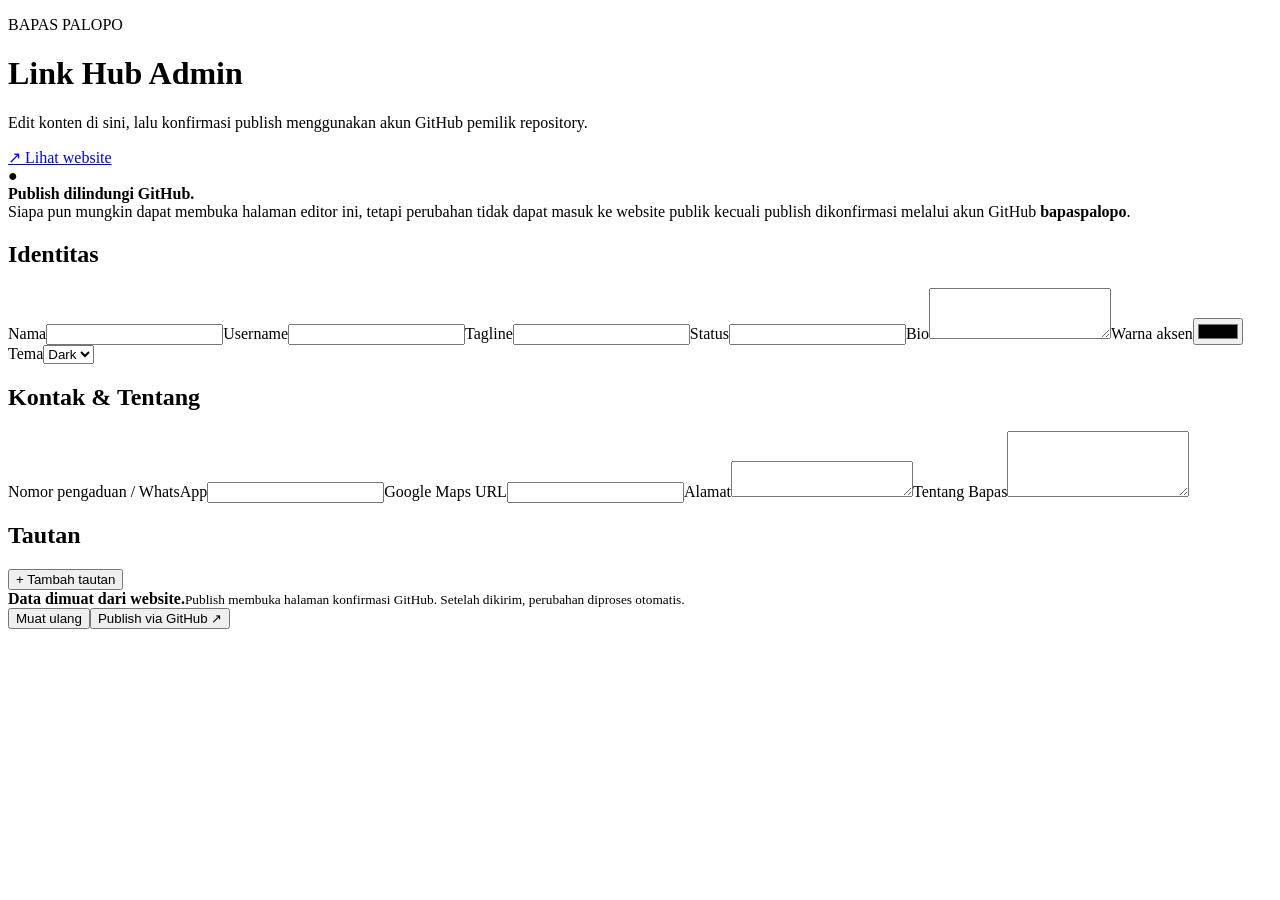
==== admin/index.html @ 17f0e138 "Migrate admin/index.html to bapaspalopo" ====
<!doctype html>
<html lang="id">
<head>
  <meta charset="UTF-8">
  <meta name="viewport" content="width=device-width,initial-scale=1">
  <meta name="robots" content="noindex,nofollow">
  <title>Admin — Bapas Palopo Link Hub</title>
  <link rel="preconnect" href="https://fonts.googleapis.com">
  <link rel="preconnect" href="https://fonts.gstatic.com" crossorigin>
  <link href="https://fonts.googleapis.com/css2?family=Inter:wght@400;500;600;700;800&display=swap" rel="stylesheet">
  <link rel="stylesheet" href="admin.css">
</head>
<body>
  <main class="admin-shell">
    <header>
      <div><p class="eyebrow">BAPAS PALOPO</p><h1>Link Hub Admin</h1><p class="muted">Edit konten di sini, lalu konfirmasi publish menggunakan akun GitHub pemilik repository.</p></div>
      <div class="header-actions"><a class="ghost" href="../" target="_blank">↗ Lihat website</a></div>
    </header>
    <section class="notice secure"><span>●</span><div><b>Publish dilindungi GitHub.</b><br>Siapa pun mungkin dapat membuka halaman editor ini, tetapi perubahan tidak dapat masuk ke website publik kecuali publish dikonfirmasi melalui akun GitHub <b>bapaspalopo</b>.</div></section>
    <div class="layout">
      <section class="panel"><h2>Identitas</h2><div class="form-grid">
        <label>Nama<input id="name"></label><label>Username<input id="handle"></label><label>Tagline<input id="tagline"></label><label>Status<input id="status"></label><label class="full">Bio<textarea id="bio" rows="3"></textarea></label><label>Warna aksen<input id="accent" type="color"></label><label>Tema<select id="theme"><option value="dark">Dark</option><option value="light">Light</option></select></label>
      </div></section>
      <section class="panel"><h2>Kontak & Tentang</h2><div class="form-grid">
        <label>Nomor pengaduan / WhatsApp<input id="phone"></label><label>Google Maps URL<input id="maps"></label><label class="full">Alamat<textarea id="address" rows="2"></textarea></label><label class="full">Tentang Bapas<textarea id="about" rows="4"></textarea></label>
      </div></section>
      <section class="panel"><div class="panel-head"><h2>Tautan</h2><button id="addLink">+ Tambah tautan</button></div><div id="linkList" class="link-list"></div></section>
    </div>
    <section class="publish-bar"><div><strong id="saveState">Data dimuat dari website.</strong><small>Publish membuka halaman konfirmasi GitHub. Setelah dikirim, perubahan diproses otomatis.</small></div><button id="reloadBtn">Muat ulang</button><button id="publishBtn" class="primary">Publish via GitHub ↗</button></section>
  </main>
  <template id="linkTemplate"><article class="link-editor"><div class="drag">⋮⋮</div><div class="fields"><div class="two"><input data-k="title" placeholder="Judul"><input data-k="subtitle" placeholder="Deskripsi"></div><input data-k="url" placeholder="https://..."><div class="three"><input data-k="platform" placeholder="platform: instagram"><input data-k="icon" placeholder="IG"><label class="check"><input data-k="featured" type="checkbox"> Featured</label></div></div><div class="row-actions"><button data-act="up">↑</button><button data-act="down">↓</button><button data-act="delete" class="danger">×</button></div></article></template>
  <script src="admin.js"></script>
</body>
</html>
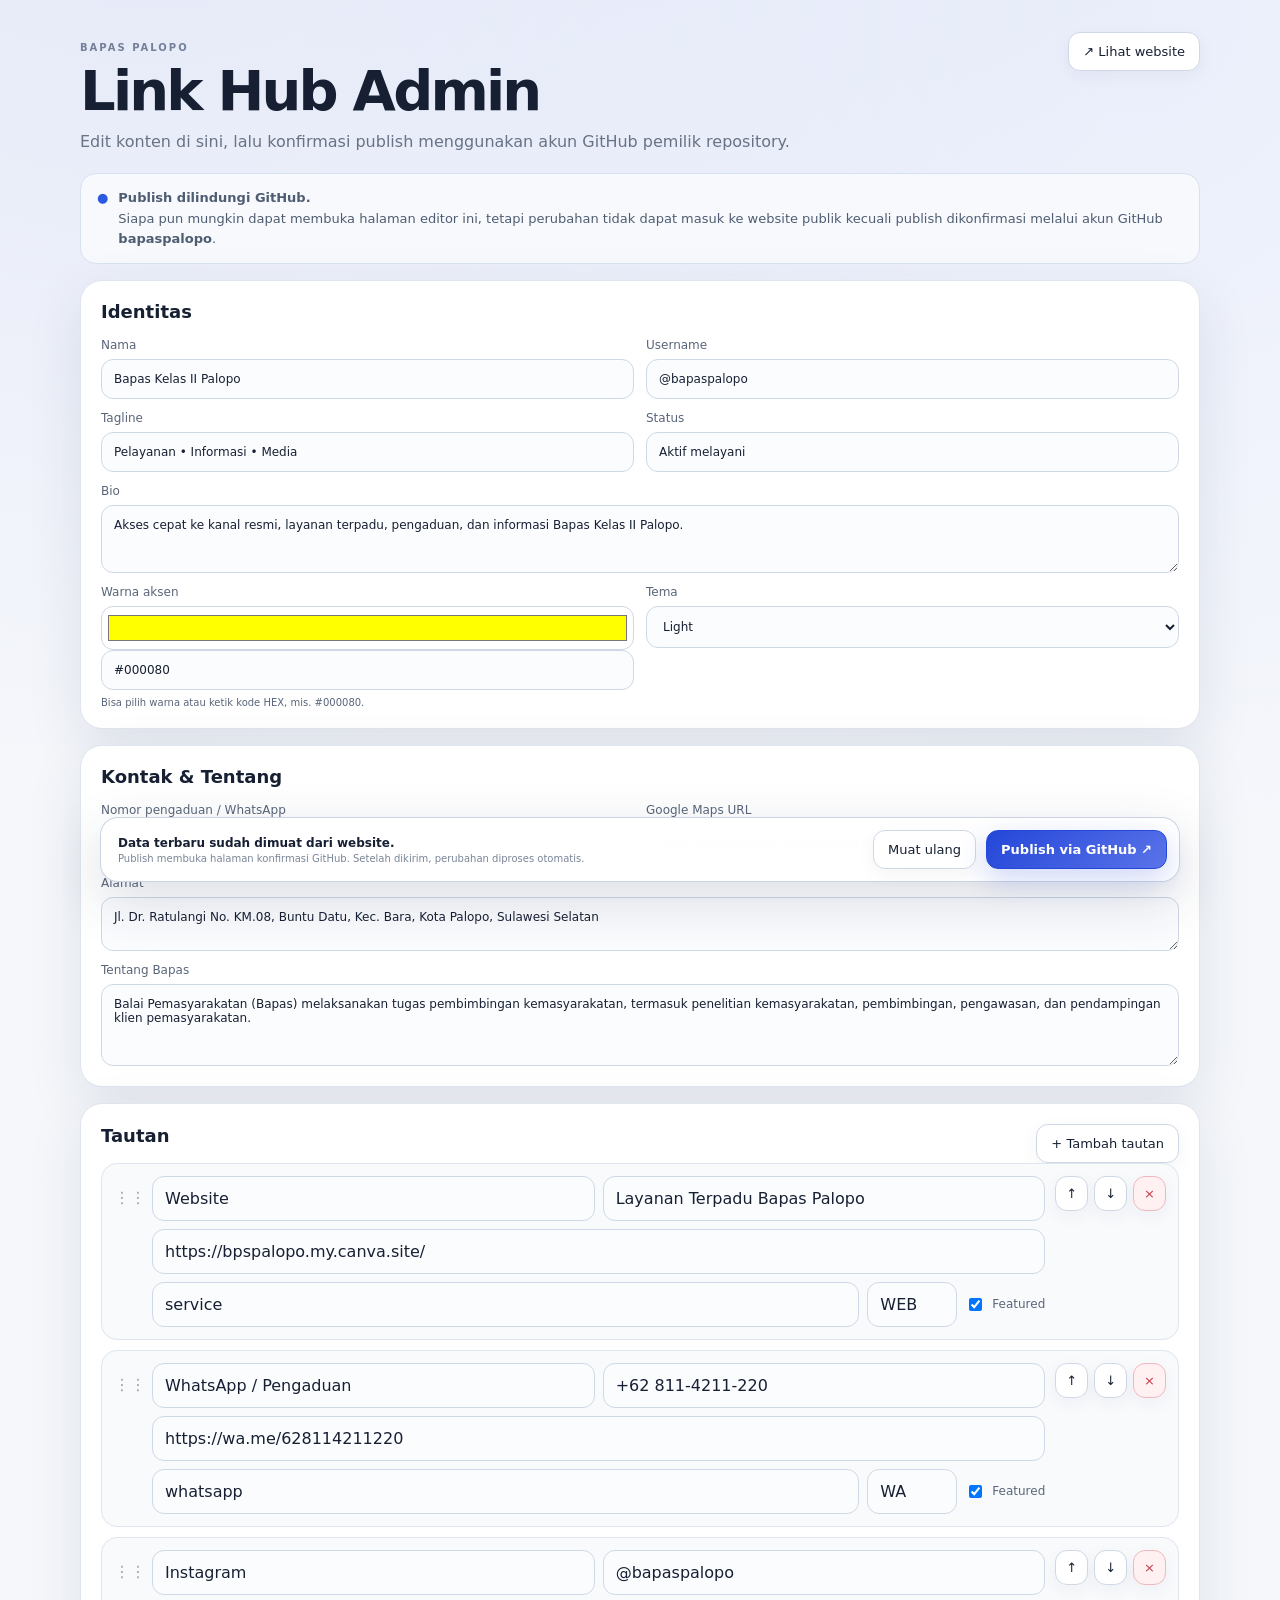
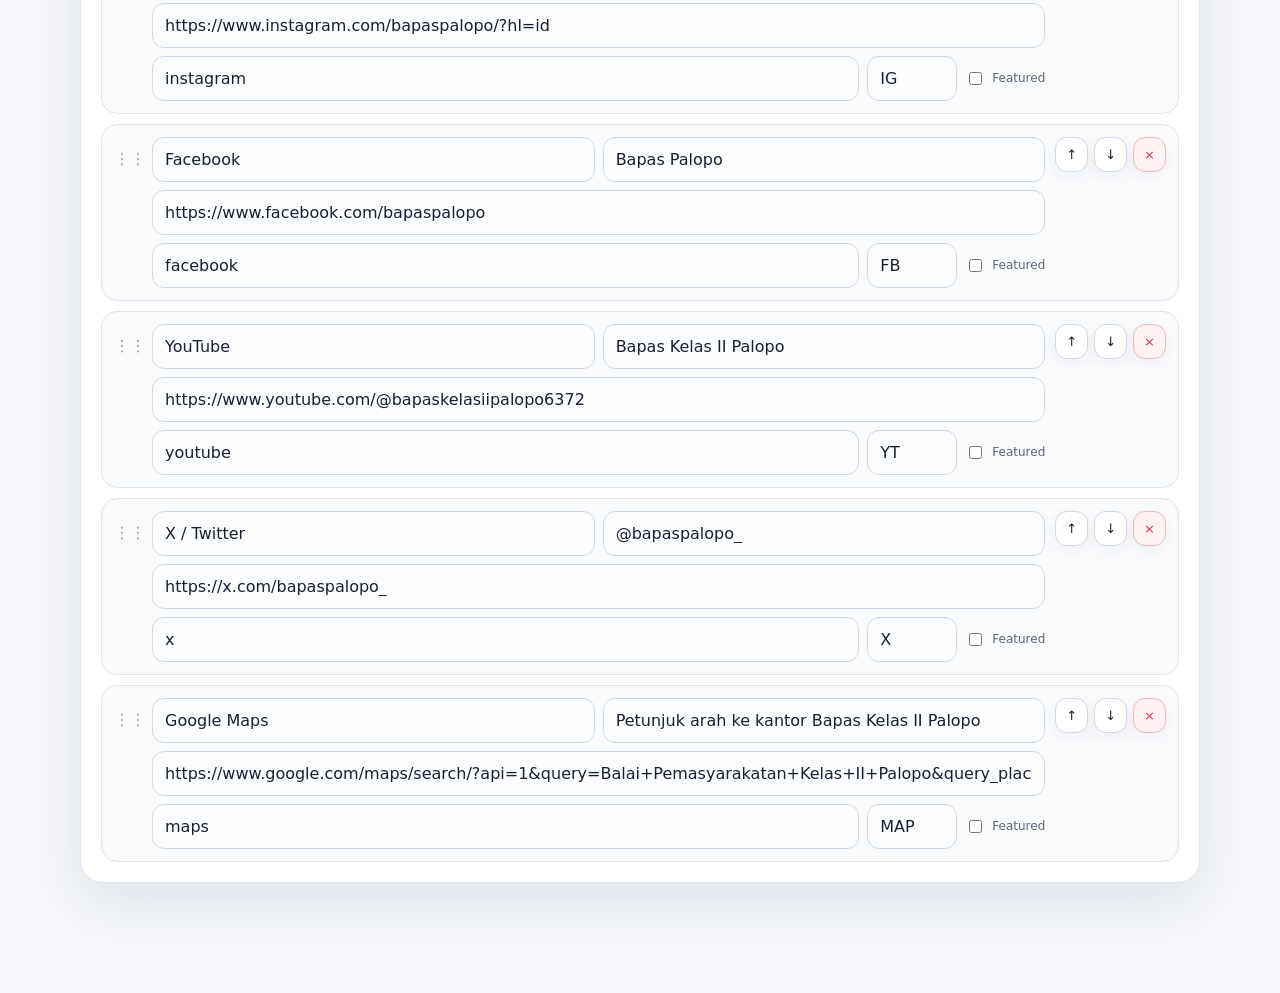
==== commit ce43fe2c: "Add HEX color input to admin" ====
--- a/admin/index.html
+++ b/admin/index.html
@@ -19,7 +19,7 @@
     <section class="notice secure"><span>●</span><div><b>Publish dilindungi GitHub.</b><br>Siapa pun mungkin dapat membuka halaman editor ini, tetapi perubahan tidak dapat masuk ke website publik kecuali publish dikonfirmasi melalui akun GitHub <b>bapaspalopo</b>.</div></section>
     <div class="layout">
       <section class="panel"><h2>Identitas</h2><div class="form-grid">
-        <label>Nama<input id="name"></label><label>Username<input id="handle"></label><label>Tagline<input id="tagline"></label><label>Status<input id="status"></label><label class="full">Bio<textarea id="bio" rows="3"></textarea></label><label>Warna aksen<input id="accent" type="color"></label><label>Tema<select id="theme"><option value="dark">Dark</option><option value="light">Light</option></select></label>
+        <label>Nama<input id="name"></label><label>Username<input id="handle"></label><label>Tagline<input id="tagline"></label><label>Status<input id="status"></label><label class="full">Bio<textarea id="bio" rows="3"></textarea></label><label>Warna aksen<div class="color-control"><input id="accent" type="color" aria-label="Pilih warna aksen"><input id="accentHex" type="text" value="#000080" maxlength="7" placeholder="#000080" spellcheck="false" aria-label="Kode HEX warna aksen"></div><small class="field-help">Bisa pilih warna atau ketik kode HEX, mis. #000080.</small></label><label>Tema<select id="theme"><option value="dark">Dark</option><option value="light">Light</option></select></label>
       </div></section>
       <section class="panel"><h2>Kontak & Tentang</h2><div class="form-grid">
         <label>Nomor pengaduan / WhatsApp<input id="phone"></label><label>Google Maps URL<input id="maps"></label><label class="full">Alamat<textarea id="address" rows="2"></textarea></label><label class="full">Tentang Bapas<textarea id="about" rows="4"></textarea></label>
--- a/admin/admin.css
+++ b/admin/admin.css
@@ -0,0 +1,190 @@
+*{box-sizing:border-box}
+:root{
+ --bg:#f5f7fb;
+ --panel:#ffffff;
+ --panel-soft:#f8fafc;
+ --text:#172033;
+ --muted:#687386;
+ --line:#dfe5ee;
+ --line-strong:#cfd8e6;
+ --accent:#2447d8;
+ --accent-soft:#eef2ff;
+ --danger:#c83a4b;
+ --danger-soft:#fff1f2;
+ --shadow:0 18px 55px rgba(30,45,80,.10);
+}
+body{
+ margin:0;
+ min-height:100vh;
+ font-family:Inter,system-ui,sans-serif;
+ color:var(--text);
+ background:
+  radial-gradient(circle at 12% -10%,rgba(36,71,216,.09),transparent 34%),
+  radial-gradient(circle at 88% 0,rgba(89,125,255,.07),transparent 30%),
+  var(--bg);
+}
+.hidden{display:none!important}
+.admin-shell{width:min(1120px,calc(100% - 28px));margin:auto;padding:32px 0 110px}
+header{display:flex;justify-content:space-between;align-items:flex-start;gap:20px;margin-bottom:18px}
+.header-actions{display:flex;gap:8px;flex-wrap:wrap}
+h1{font-size:clamp(34px,6vw,56px);letter-spacing:-2.8px;line-height:1;margin:5px 0 10px}
+.eyebrow{font-size:10px;letter-spacing:2px;color:#74809a;font-weight:800}
+.muted{color:var(--muted);margin:0;line-height:1.65}
+.ghost,.back,button{
+ border:1px solid var(--line-strong);
+ background:#fff;
+ color:var(--text);
+ border-radius:12px;
+ padding:11px 14px;
+ font:inherit;
+ font-size:13px;
+ cursor:pointer;
+ text-decoration:none;
+ box-shadow:0 5px 18px rgba(31,45,80,.05);
+ transition:.18s ease;
+}
+.ghost:hover,.back:hover,button:hover{transform:translateY(-1px);border-color:#aebbd0;background:#f9fbff}
+.notice{
+ border:1px solid #d8e1f0;
+ background:#f7f9fd;
+ color:#4f5d72;
+ border-radius:16px;
+ padding:14px 16px;
+ font-size:13px;
+ line-height:1.55;
+ margin-bottom:16px;
+}
+.notice.secure{display:flex;gap:10px}
+.notice.secure>span{color:#2b59e0}
+.layout{display:grid;gap:16px}
+.panel{
+ border:1px solid var(--line);
+ background:var(--panel);
+ border-radius:22px;
+ padding:20px;
+ box-shadow:var(--shadow);
+}
+.panel h2{margin:0 0 16px;font-size:18px}
+.panel-head{display:flex;justify-content:space-between;align-items:center;gap:12px}
+.form-grid{display:grid;grid-template-columns:repeat(2,1fr);gap:12px}
+.full{grid-column:span 2}
+label{display:flex;flex-direction:column;gap:7px;font-size:12px;color:#596579}
+input,textarea,select{
+ width:100%;
+ border:1px solid var(--line-strong);
+ background:#fbfcfe;
+ color:var(--text);
+ border-radius:12px;
+ padding:12px;
+ font:inherit;
+ outline:none;
+ transition:.18s ease;
+}
+input::placeholder,textarea::placeholder{color:#9aa5b5}
+input:focus,textarea:focus,select:focus{
+ border-color:#6e87ec;
+ background:#fff;
+ box-shadow:0 0 0 3px rgba(36,71,216,.10);
+}
+input[type=color]{padding:4px;height:44px;background:#fff}
+.link-list{display:grid;gap:10px}
+.link-editor{
+ display:grid;
+ grid-template-columns:28px 1fr auto;
+ gap:10px;
+ align-items:start;
+ border:1px solid var(--line);
+ background:var(--panel-soft);
+ border-radius:16px;
+ padding:12px;
+}
+.drag{color:#9aa5b5;user-select:none;padding-top:12px}
+.fields{display:grid;gap:8px}
+.two{display:grid;grid-template-columns:1fr 1fr;gap:8px}
+.three{display:grid;grid-template-columns:1fr 90px auto;gap:8px;align-items:center}
+.check{flex-direction:row;align-items:center;white-space:nowrap}
+.check input{width:auto}
+.row-actions{display:flex;gap:6px}
+.row-actions button{padding:9px 10px}
+.primary{
+ background:linear-gradient(135deg,#2447d8,#5a73e9);
+ color:#fff;
+ border-color:#2447d8;
+ font-weight:800;
+ box-shadow:0 10px 28px rgba(36,71,216,.22);
+}
+.primary:hover{background:linear-gradient(135deg,#1f3fc5,#4f67dd)}
+.danger{
+ border-color:#efb8bf!important;
+ color:var(--danger)!important;
+ background:var(--danger-soft)!important;
+}
+.publish-bar{
+ position:fixed;
+ left:50%;
+ bottom:18px;
+ transform:translateX(-50%);
+ width:min(1080px,calc(100% - 28px));
+ z-index:30;
+ border:1px solid rgba(200,210,226,.95);
+ background:rgba(255,255,255,.94);
+ backdrop-filter:blur(20px);
+ border-radius:18px;
+ padding:12px;
+ display:flex;
+ align-items:center;
+ gap:10px;
+ box-shadow:0 18px 55px rgba(30,45,80,.16);
+}
+.publish-bar>div{margin-right:auto;padding:0 5px}
+.publish-bar strong{font-size:12px;display:block;color:var(--text)}
+.publish-bar small{color:#7a8597;font-size:10px;margin-top:3px;display:block}
+.auth-gate{
+ min-height:100vh;
+ display:grid;
+ place-items:center;
+ padding:24px;
+ background:radial-gradient(circle at 50% -10%,rgba(36,71,216,.10),transparent 38%),var(--bg);
+}
+.auth-card{
+ width:min(520px,100%);
+ border:1px solid var(--line);
+ background:#fff;
+ border-radius:28px;
+ padding:28px;
+ box-shadow:0 30px 90px rgba(30,45,80,.15);
+}
+.auth-logo{
+ width:62px;
+ height:62px;
+ border-radius:20px;
+ display:grid;
+ place-items:center;
+ background:linear-gradient(135deg,#2447d8,#617bed);
+ color:#fff;
+ font-weight:900;
+ font-size:20px;
+ margin-bottom:22px;
+}
+.auth-card h1{font-size:clamp(32px,6vw,48px);margin-bottom:16px}
+.auth-card label{margin-top:22px}
+.wide{width:100%;margin-top:10px}
+.message{min-height:18px;font-size:12px;margin:10px 0;color:#c83a4b}
+.message.ok{color:#247a4b}
+.back{display:inline-block;margin-top:10px;background:transparent;border:0;padding-left:0;color:#728099;box-shadow:none}
+.saving{opacity:.65;pointer-events:none}
+
+@media(max-width:720px){
+ header{flex-direction:column}
+ .form-grid{grid-template-columns:1fr}
+ .full{grid-column:auto}
+ .link-editor{grid-template-columns:1fr}
+ .drag{display:none}
+ .row-actions{justify-content:flex-end}
+ .two,.three{grid-template-columns:1fr}
+ .panel{padding:15px}
+ .publish-bar{align-items:stretch;flex-wrap:wrap}
+ .publish-bar>div{width:100%;margin:0}
+ .publish-bar button{flex:1}
+ .auth-card{padding:21px}
+}
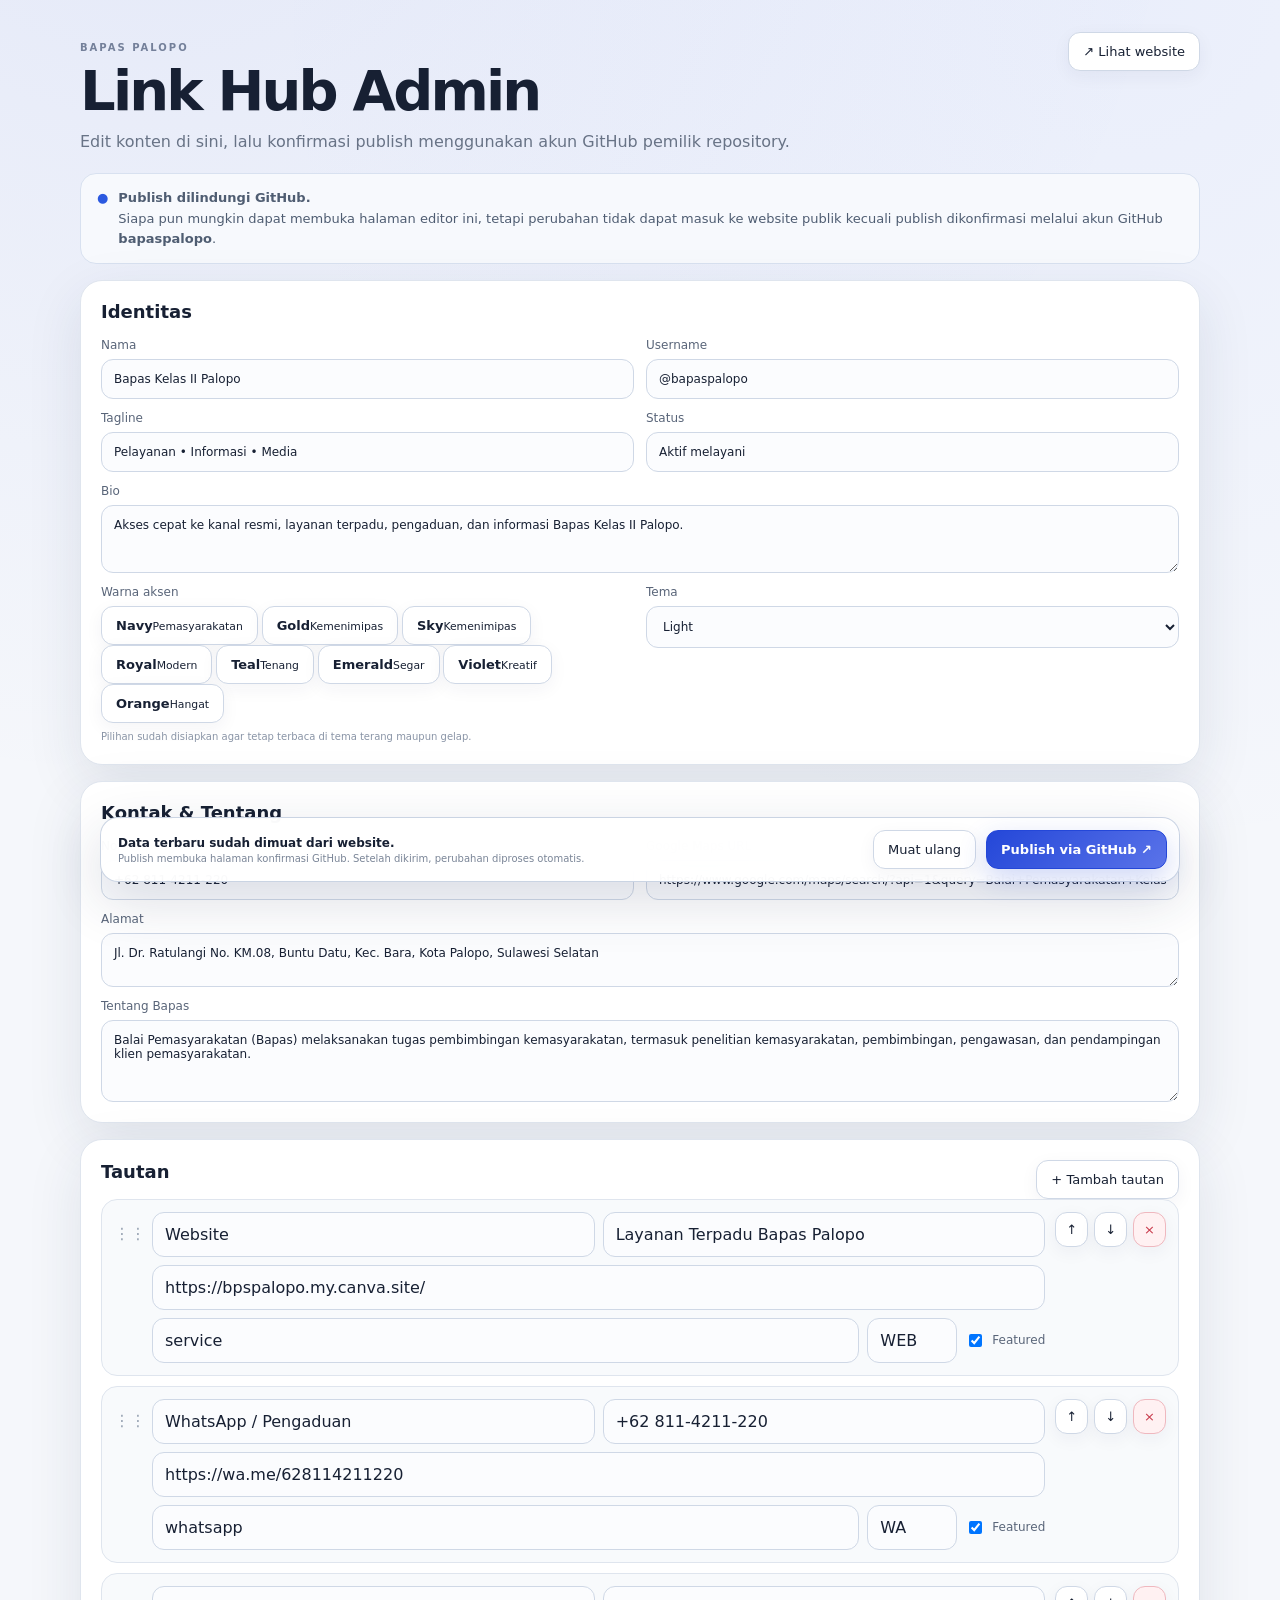
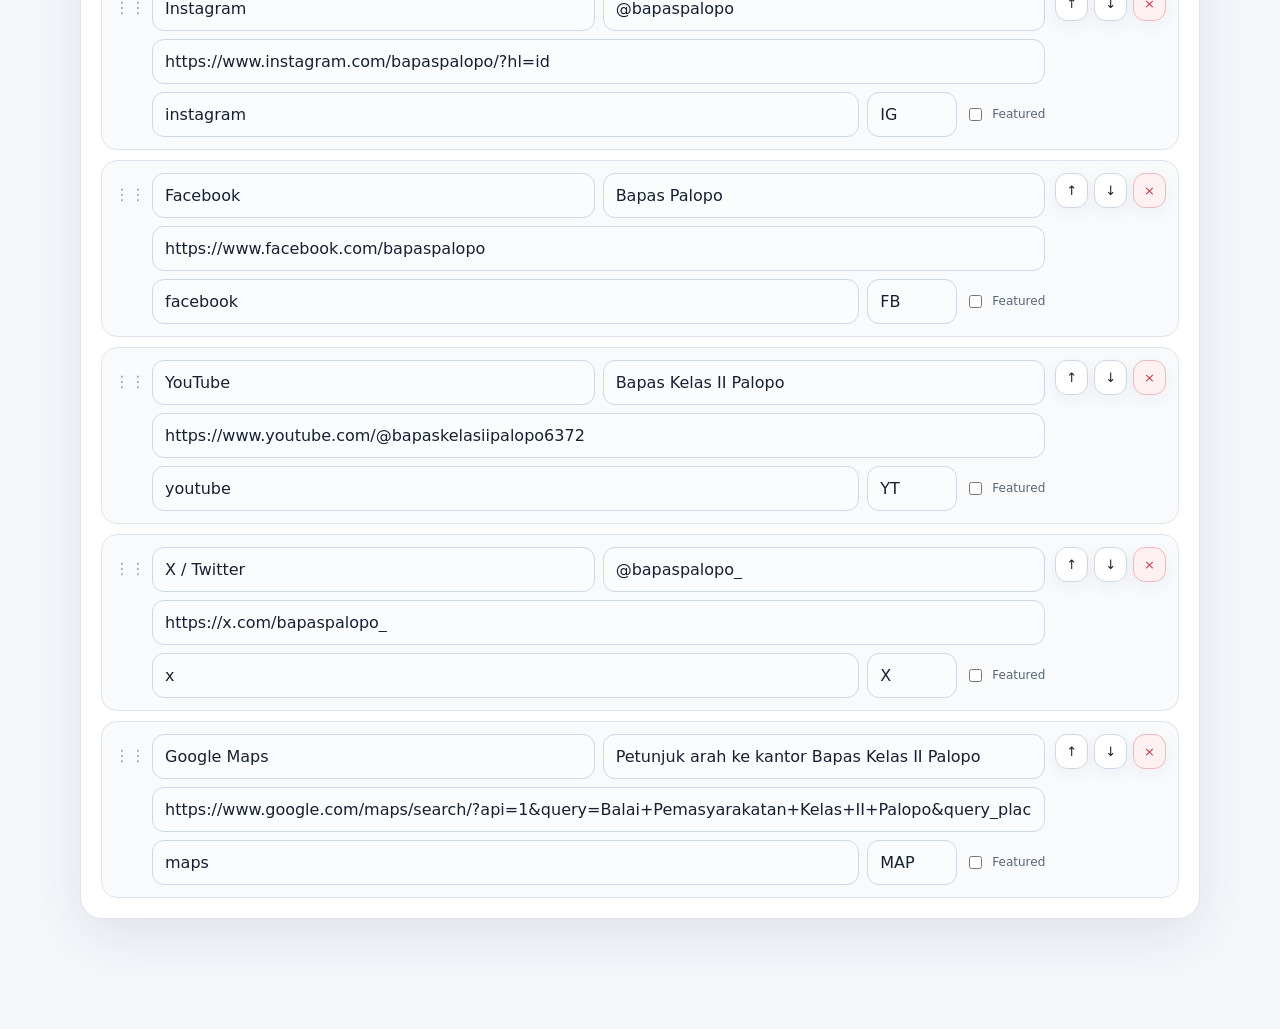
==== commit fee169a8: "Replace native color picker with modern presets" ====
--- a/admin/index.html
+++ b/admin/index.html
@@ -19,7 +19,20 @@
     <section class="notice secure"><span>●</span><div><b>Publish dilindungi GitHub.</b><br>Siapa pun mungkin dapat membuka halaman editor ini, tetapi perubahan tidak dapat masuk ke website publik kecuali publish dikonfirmasi melalui akun GitHub <b>bapaspalopo</b>.</div></section>
     <div class="layout">
       <section class="panel"><h2>Identitas</h2><div class="form-grid">
-        <label>Nama<input id="name"></label><label>Username<input id="handle"></label><label>Tagline<input id="tagline"></label><label>Status<input id="status"></label><label class="full">Bio<textarea id="bio" rows="3"></textarea></label><label>Warna aksen<div class="color-control"><input id="accent" type="color" aria-label="Pilih warna aksen"><input id="accentHex" type="text" value="#000080" maxlength="7" placeholder="#000080" spellcheck="false" aria-label="Kode HEX warna aksen"></div><small class="field-help">Bisa pilih warna atau ketik kode HEX, mis. #000080.</small></label><label>Tema<select id="theme"><option value="dark">Dark</option><option value="light">Light</option></select></label>
+        <label>Nama<input id="name"></label><label>Username<input id="handle"></label><label>Tagline<input id="tagline"></label><label>Status<input id="status"></label><label class="full">Bio<textarea id="bio" rows="3"></textarea></label><label>Warna aksen
+  <input id="accent" type="hidden">
+  <div class="color-presets" id="colorPresets" aria-label="Pilihan warna aksen">
+    <button type="button" class="color-swatch official" data-color="#00223D" style="--swatch:#00223D" title="Navy Pemasyarakatan"><span></span><b>Navy</b><small>Pemasyarakatan</small></button>
+    <button type="button" class="color-swatch official" data-color="#F1BF60" style="--swatch:#F1BF60" title="Gold Kemenimipas"><span></span><b>Gold</b><small>Kemenimipas</small></button>
+    <button type="button" class="color-swatch official" data-color="#44AAFE" style="--swatch:#44AAFE" title="Biru Langit Kemenimipas"><span></span><b>Sky</b><small>Kemenimipas</small></button>
+    <button type="button" class="color-swatch" data-color="#2563EB" style="--swatch:#2563EB" title="Royal Blue"><span></span><b>Royal</b><small>Modern</small></button>
+    <button type="button" class="color-swatch" data-color="#0F766E" style="--swatch:#0F766E" title="Teal"><span></span><b>Teal</b><small>Tenang</small></button>
+    <button type="button" class="color-swatch" data-color="#15803D" style="--swatch:#15803D" title="Emerald"><span></span><b>Emerald</b><small>Segar</small></button>
+    <button type="button" class="color-swatch" data-color="#7C3AED" style="--swatch:#7C3AED" title="Violet"><span></span><b>Violet</b><small>Kreatif</small></button>
+    <button type="button" class="color-swatch" data-color="#C2410C" style="--swatch:#C2410C" title="Orange"><span></span><b>Orange</b><small>Hangat</small></button>
+  </div>
+  <small class="field-help">Pilihan sudah disiapkan agar tetap terbaca di tema terang maupun gelap.</small>
+</label><label>Tema<select id="theme"><option value="dark">Dark</option><option value="light">Light</option></select></label>
       </div></section>
       <section class="panel"><h2>Kontak & Tentang</h2><div class="form-grid">
         <label>Nomor pengaduan / WhatsApp<input id="phone"></label><label>Google Maps URL<input id="maps"></label><label class="full">Alamat<textarea id="address" rows="2"></textarea></label><label class="full">Tentang Bapas<textarea id="about" rows="4"></textarea></label>
--- a/admin/admin.css
+++ b/admin/admin.css
@@ -86,7 +86,12 @@
  background:#fff;
  box-shadow:0 0 0 3px rgba(36,71,216,.10);
 }
-input[type=color]{padding:4px;height:44px;background:#fff}
+input[type=color]{padding:4px;height:44px;background:#fff;min-width:64px;cursor:pointer}
+.color-control{display:grid;grid-template-columns:72px 1fr;gap:8px;align-items:center}
+.color-control input[type=color]{width:72px}
+.color-control input[type=text]{font-family:ui-monospace,SFMono-Regular,Consolas,monospace;text-transform:uppercase;letter-spacing:.3px}
+.field-help{font-size:10px;color:#8994a6;line-height:1.4}
+input.invalid{border-color:#d95063!important;background:#fff6f7!important;box-shadow:0 0 0 3px rgba(217,80,99,.10)!important}
 .link-list{display:grid;gap:10px}
 .link-editor{
  display:grid;
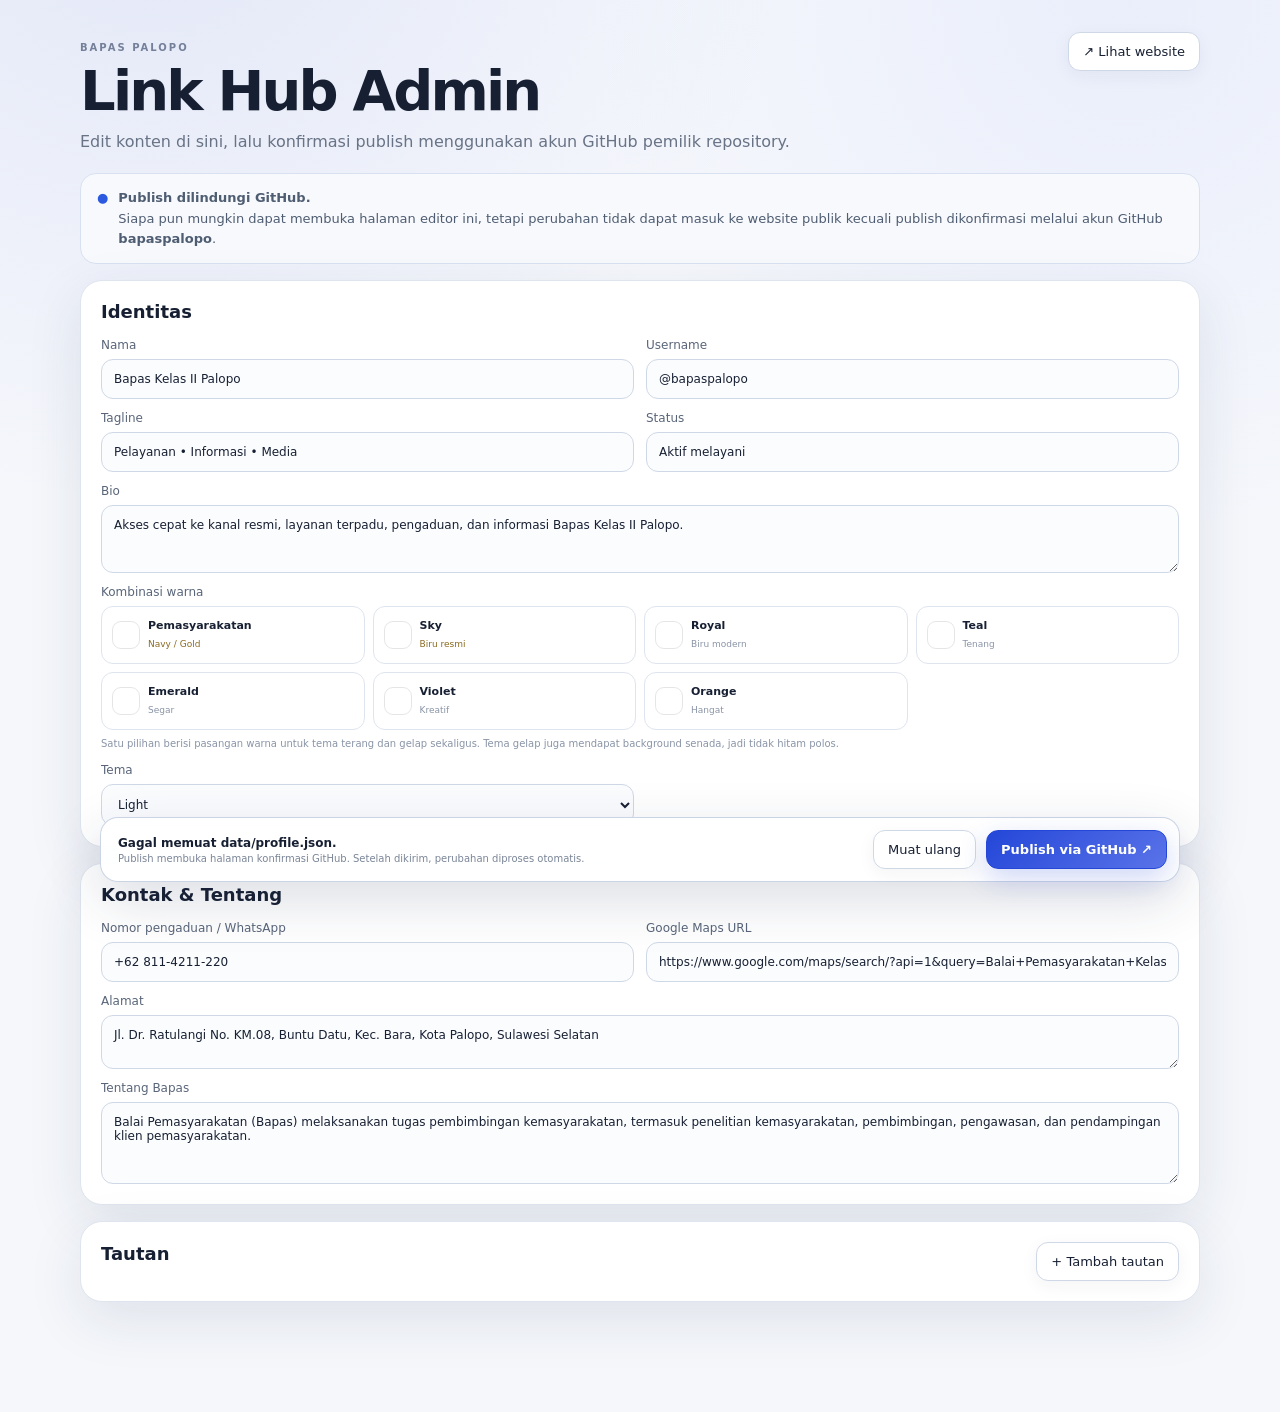
==== commit f9ab3710: "Add paired light and dark color themes" ====
--- a/admin/index.html
+++ b/admin/index.html
@@ -19,19 +19,22 @@
     <section class="notice secure"><span>●</span><div><b>Publish dilindungi GitHub.</b><br>Siapa pun mungkin dapat membuka halaman editor ini, tetapi perubahan tidak dapat masuk ke website publik kecuali publish dikonfirmasi melalui akun GitHub <b>bapaspalopo</b>.</div></section>
     <div class="layout">
       <section class="panel"><h2>Identitas</h2><div class="form-grid">
-        <label>Nama<input id="name"></label><label>Username<input id="handle"></label><label>Tagline<input id="tagline"></label><label>Status<input id="status"></label><label class="full">Bio<textarea id="bio" rows="3"></textarea></label><label>Warna aksen
+        <label>Nama<input id="name"></label><label>Username<input id="handle"></label><label>Tagline<input id="tagline"></label><label>Status<input id="status"></label><label class="full">Bio<textarea id="bio" rows="3"></textarea></label><label class="full">Kombinasi warna
   <input id="accent" type="hidden">
-  <div class="color-presets" id="colorPresets" aria-label="Pilihan warna aksen">
-    <button type="button" class="color-swatch official" data-color="#00223D" style="--swatch:#00223D" title="Navy Pemasyarakatan"><span></span><b>Navy</b><small>Pemasyarakatan</small></button>
-    <button type="button" class="color-swatch official" data-color="#F1BF60" style="--swatch:#F1BF60" title="Gold Kemenimipas"><span></span><b>Gold</b><small>Kemenimipas</small></button>
-    <button type="button" class="color-swatch official" data-color="#44AAFE" style="--swatch:#44AAFE" title="Biru Langit Kemenimipas"><span></span><b>Sky</b><small>Kemenimipas</small></button>
-    <button type="button" class="color-swatch" data-color="#2563EB" style="--swatch:#2563EB" title="Royal Blue"><span></span><b>Royal</b><small>Modern</small></button>
-    <button type="button" class="color-swatch" data-color="#0F766E" style="--swatch:#0F766E" title="Teal"><span></span><b>Teal</b><small>Tenang</small></button>
-    <button type="button" class="color-swatch" data-color="#15803D" style="--swatch:#15803D" title="Emerald"><span></span><b>Emerald</b><small>Segar</small></button>
-    <button type="button" class="color-swatch" data-color="#7C3AED" style="--swatch:#7C3AED" title="Violet"><span></span><b>Violet</b><small>Kreatif</small></button>
-    <button type="button" class="color-swatch" data-color="#C2410C" style="--swatch:#C2410C" title="Orange"><span></span><b>Orange</b><small>Hangat</small></button>
+  <input id="accentPreset" type="hidden">
+  <input id="accentLight" type="hidden">
+  <input id="accentDark" type="hidden">
+  <input id="darkBg" type="hidden">
+  <div class="color-presets" id="colorPresets" aria-label="Pilihan kombinasi warna">
+    <button type="button" class="color-swatch official" data-preset="pas" data-light="#00223D" data-dark="#F1BF60" data-bg="#071B2A" title="Pemasyarakatan Navy + Gold"><span class="pair"><i style="--swatch:#00223D"></i><i style="--swatch:#F1BF60"></i></span><b>Pemasyarakatan</b><small>Navy / Gold</small></button>
+    <button type="button" class="color-swatch official" data-preset="sky" data-light="#1267A8" data-dark="#44AAFE" data-bg="#071827" title="Kemenimipas Sky"><span class="pair"><i style="--swatch:#1267A8"></i><i style="--swatch:#44AAFE"></i></span><b>Sky</b><small>Biru resmi</small></button>
+    <button type="button" class="color-swatch" data-preset="royal" data-light="#1D4ED8" data-dark="#7EA2FF" data-bg="#0A1020" title="Royal Blue"><span class="pair"><i style="--swatch:#1D4ED8"></i><i style="--swatch:#7EA2FF"></i></span><b>Royal</b><small>Biru modern</small></button>
+    <button type="button" class="color-swatch" data-preset="teal" data-light="#0F766E" data-dark="#5EEAD4" data-bg="#071C1A" title="Teal"><span class="pair"><i style="--swatch:#0F766E"></i><i style="--swatch:#5EEAD4"></i></span><b>Teal</b><small>Tenang</small></button>
+    <button type="button" class="color-swatch" data-preset="emerald" data-light="#15803D" data-dark="#6EE7A0" data-bg="#081A11" title="Emerald"><span class="pair"><i style="--swatch:#15803D"></i><i style="--swatch:#6EE7A0"></i></span><b>Emerald</b><small>Segar</small></button>
+    <button type="button" class="color-swatch" data-preset="violet" data-light="#6D28D9" data-dark="#C4B5FD" data-bg="#130B24" title="Violet"><span class="pair"><i style="--swatch:#6D28D9"></i><i style="--swatch:#C4B5FD"></i></span><b>Violet</b><small>Kreatif</small></button>
+    <button type="button" class="color-swatch" data-preset="orange" data-light="#C2410C" data-dark="#FDBA74" data-bg="#241006" title="Orange"><span class="pair"><i style="--swatch:#C2410C"></i><i style="--swatch:#FDBA74"></i></span><b>Orange</b><small>Hangat</small></button>
   </div>
-  <small class="field-help">Pilihan sudah disiapkan agar tetap terbaca di tema terang maupun gelap.</small>
+  <small class="field-help">Satu pilihan berisi pasangan warna untuk tema terang dan gelap sekaligus. Tema gelap juga mendapat background senada, jadi tidak hitam polos.</small>
 </label><label>Tema<select id="theme"><option value="dark">Dark</option><option value="light">Light</option></select></label>
       </div></section>
       <section class="panel"><h2>Kontak & Tentang</h2><div class="form-grid">
--- a/admin/admin.css
+++ b/admin/admin.css
@@ -86,12 +86,16 @@
  background:#fff;
  box-shadow:0 0 0 3px rgba(36,71,216,.10);
 }
-input[type=color]{padding:4px;height:44px;background:#fff;min-width:64px;cursor:pointer}
-.color-control{display:grid;grid-template-columns:72px 1fr;gap:8px;align-items:center}
-.color-control input[type=color]{width:72px}
-.color-control input[type=text]{font-family:ui-monospace,SFMono-Regular,Consolas,monospace;text-transform:uppercase;letter-spacing:.3px}
+.color-presets{display:grid;grid-template-columns:repeat(4,minmax(0,1fr));gap:8px}
+.color-swatch{position:relative;display:grid;grid-template-columns:28px 1fr;grid-template-rows:auto auto;column-gap:8px;align-items:center;text-align:left;padding:9px 10px;border:1px solid var(--line);background:#fff;border-radius:12px;box-shadow:none;min-height:58px}
+.color-swatch:hover{transform:translateY(-1px);border-color:#aebbd0;background:#fbfcff}
+.color-swatch>span{grid-row:1/3;width:28px;height:28px;border-radius:9px;background:var(--swatch);border:1px solid rgba(0,0,0,.10);box-shadow:inset 0 0 0 1px rgba(255,255,255,.18)}
+.color-swatch b{font-size:11px;color:var(--text);line-height:1.1}
+.color-swatch small{font-size:9px;color:#8994a6;line-height:1.1}
+.color-swatch.active{border-color:#5875ea;box-shadow:0 0 0 3px rgba(36,71,216,.10)}
+.color-swatch.active:after{content:"✓";position:absolute;top:6px;right:7px;width:16px;height:16px;border-radius:50%;display:grid;place-items:center;background:#2447d8;color:#fff;font-size:10px;font-weight:800}
+.color-swatch.official small{color:#8a6a20}
 .field-help{font-size:10px;color:#8994a6;line-height:1.4}
-input.invalid{border-color:#d95063!important;background:#fff6f7!important;box-shadow:0 0 0 3px rgba(217,80,99,.10)!important}
 .link-list{display:grid;gap:10px}
 .link-editor{
  display:grid;
@@ -187,6 +191,7 @@
  .drag{display:none}
  .row-actions{justify-content:flex-end}
  .two,.three{grid-template-columns:1fr}
+ .color-presets{grid-template-columns:repeat(2,minmax(0,1fr))}
  .panel{padding:15px}
  .publish-bar{align-items:stretch;flex-wrap:wrap}
  .publish-bar>div{width:100%;margin:0}
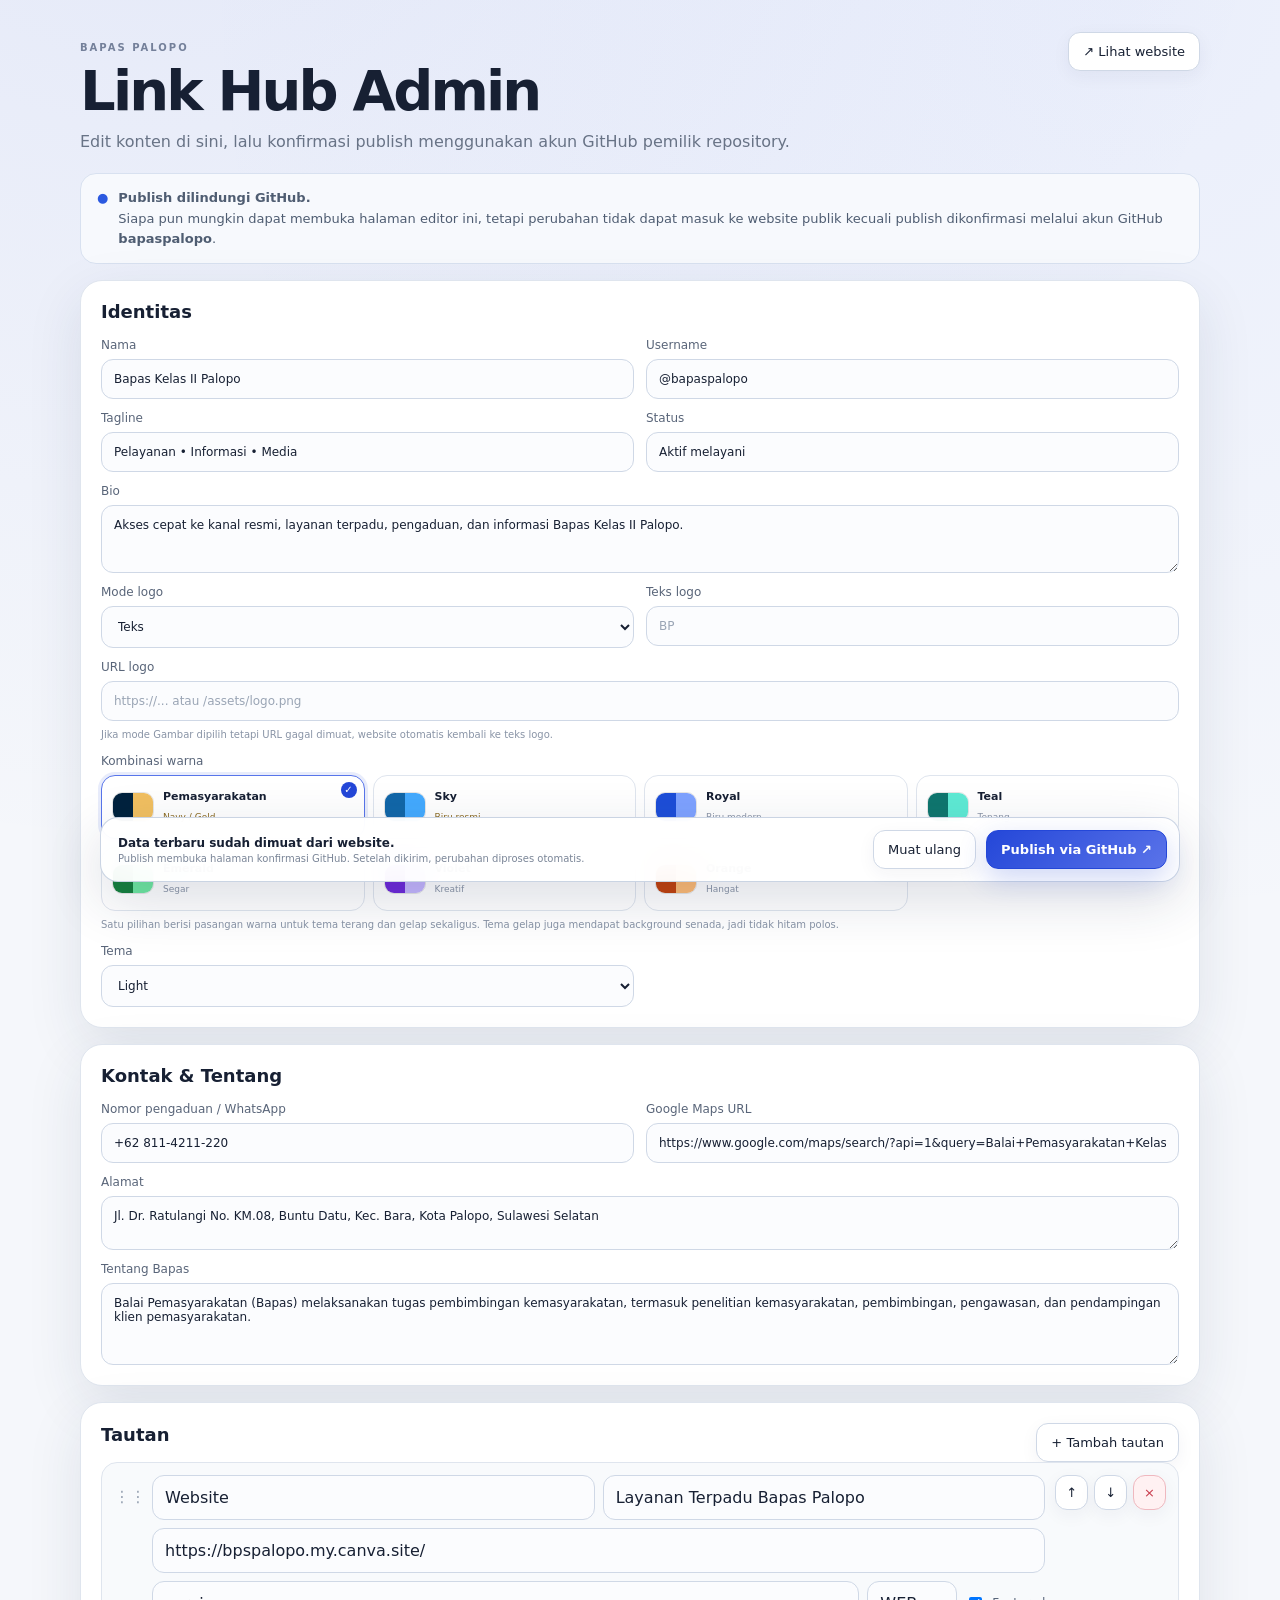
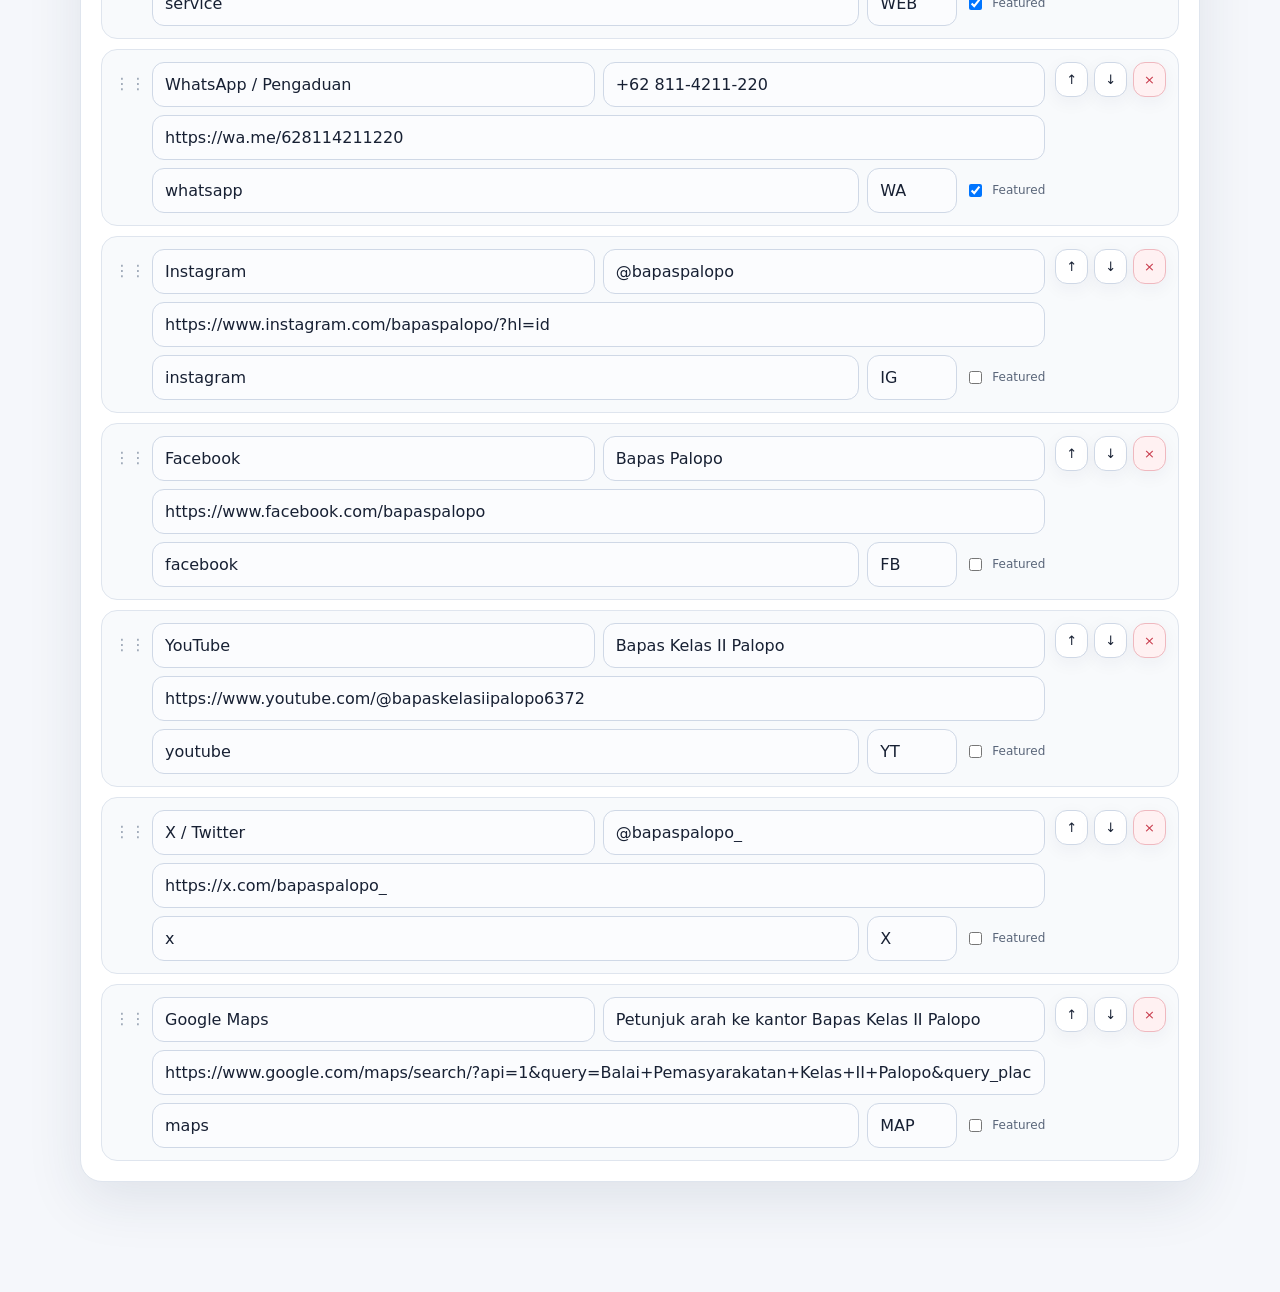
==== commit 5383d83b: "Add logo controls to admin" ====
--- a/admin/index.html
+++ b/admin/index.html
@@ -19,7 +19,7 @@
     <section class="notice secure"><span>●</span><div><b>Publish dilindungi GitHub.</b><br>Siapa pun mungkin dapat membuka halaman editor ini, tetapi perubahan tidak dapat masuk ke website publik kecuali publish dikonfirmasi melalui akun GitHub <b>bapaspalopo</b>.</div></section>
     <div class="layout">
       <section class="panel"><h2>Identitas</h2><div class="form-grid">
-        <label>Nama<input id="name"></label><label>Username<input id="handle"></label><label>Tagline<input id="tagline"></label><label>Status<input id="status"></label><label class="full">Bio<textarea id="bio" rows="3"></textarea></label><label class="full">Kombinasi warna
+        <label>Nama<input id="name"></label><label>Username<input id="handle"></label><label>Tagline<input id="tagline"></label><label>Status<input id="status"></label><label class="full">Bio<textarea id="bio" rows="3"></textarea></label><label>Mode logo<select id="logoMode"><option value="text">Teks</option><option value="image">Gambar</option></select></label><label>Teks logo<input id="logoText" maxlength="4" placeholder="BP"></label><label class="full">URL logo<input id="logoUrl" placeholder="https://... atau /assets/logo.png"><small class="field-help">Jika mode Gambar dipilih tetapi URL gagal dimuat, website otomatis kembali ke teks logo.</small></label><label class="full">Kombinasi warna
   <input id="accent" type="hidden">
   <input id="accentPreset" type="hidden">
   <input id="accentLight" type="hidden">
--- a/admin/admin.css
+++ b/admin/admin.css
@@ -87,9 +87,10 @@
  box-shadow:0 0 0 3px rgba(36,71,216,.10);
 }
 .color-presets{display:grid;grid-template-columns:repeat(4,minmax(0,1fr));gap:8px}
-.color-swatch{position:relative;display:grid;grid-template-columns:28px 1fr;grid-template-rows:auto auto;column-gap:8px;align-items:center;text-align:left;padding:9px 10px;border:1px solid var(--line);background:#fff;border-radius:12px;box-shadow:none;min-height:58px}
+.color-swatch{position:relative;display:grid;grid-template-columns:42px 1fr;grid-template-rows:auto auto;column-gap:9px;align-items:center;text-align:left;padding:10px;border:1px solid var(--line);background:#fff;border-radius:14px;box-shadow:none;min-height:64px}
 .color-swatch:hover{transform:translateY(-1px);border-color:#aebbd0;background:#fbfcff}
-.color-swatch>span{grid-row:1/3;width:28px;height:28px;border-radius:9px;background:var(--swatch);border:1px solid rgba(0,0,0,.10);box-shadow:inset 0 0 0 1px rgba(255,255,255,.18)}
+.color-swatch .pair{grid-row:1/3;width:42px;height:30px;border-radius:10px;overflow:hidden;display:grid;grid-template-columns:1fr 1fr;border:1px solid rgba(0,0,0,.10);box-shadow:inset 0 0 0 1px rgba(255,255,255,.18)}
+.color-swatch .pair i{display:block;background:var(--swatch)}
 .color-swatch b{font-size:11px;color:var(--text);line-height:1.1}
 .color-swatch small{font-size:9px;color:#8994a6;line-height:1.1}
 .color-swatch.active{border-color:#5875ea;box-shadow:0 0 0 3px rgba(36,71,216,.10)}
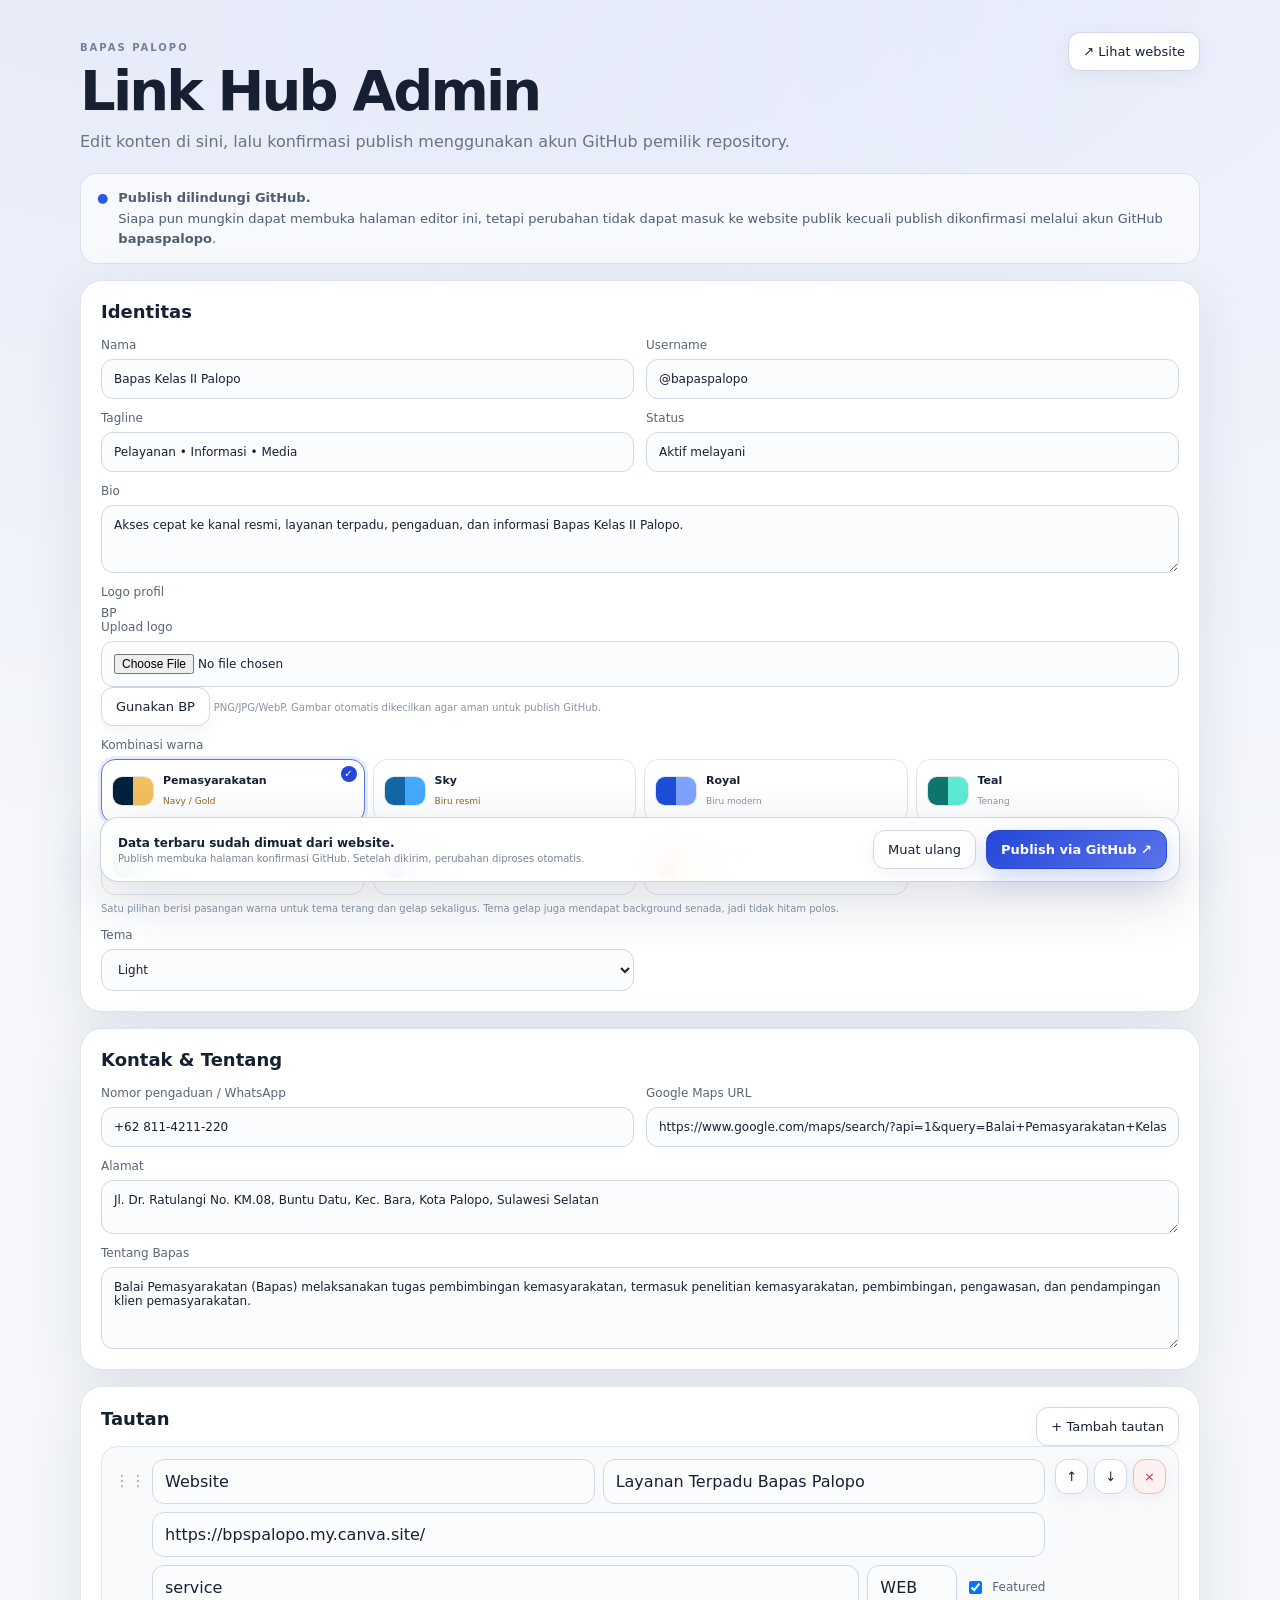
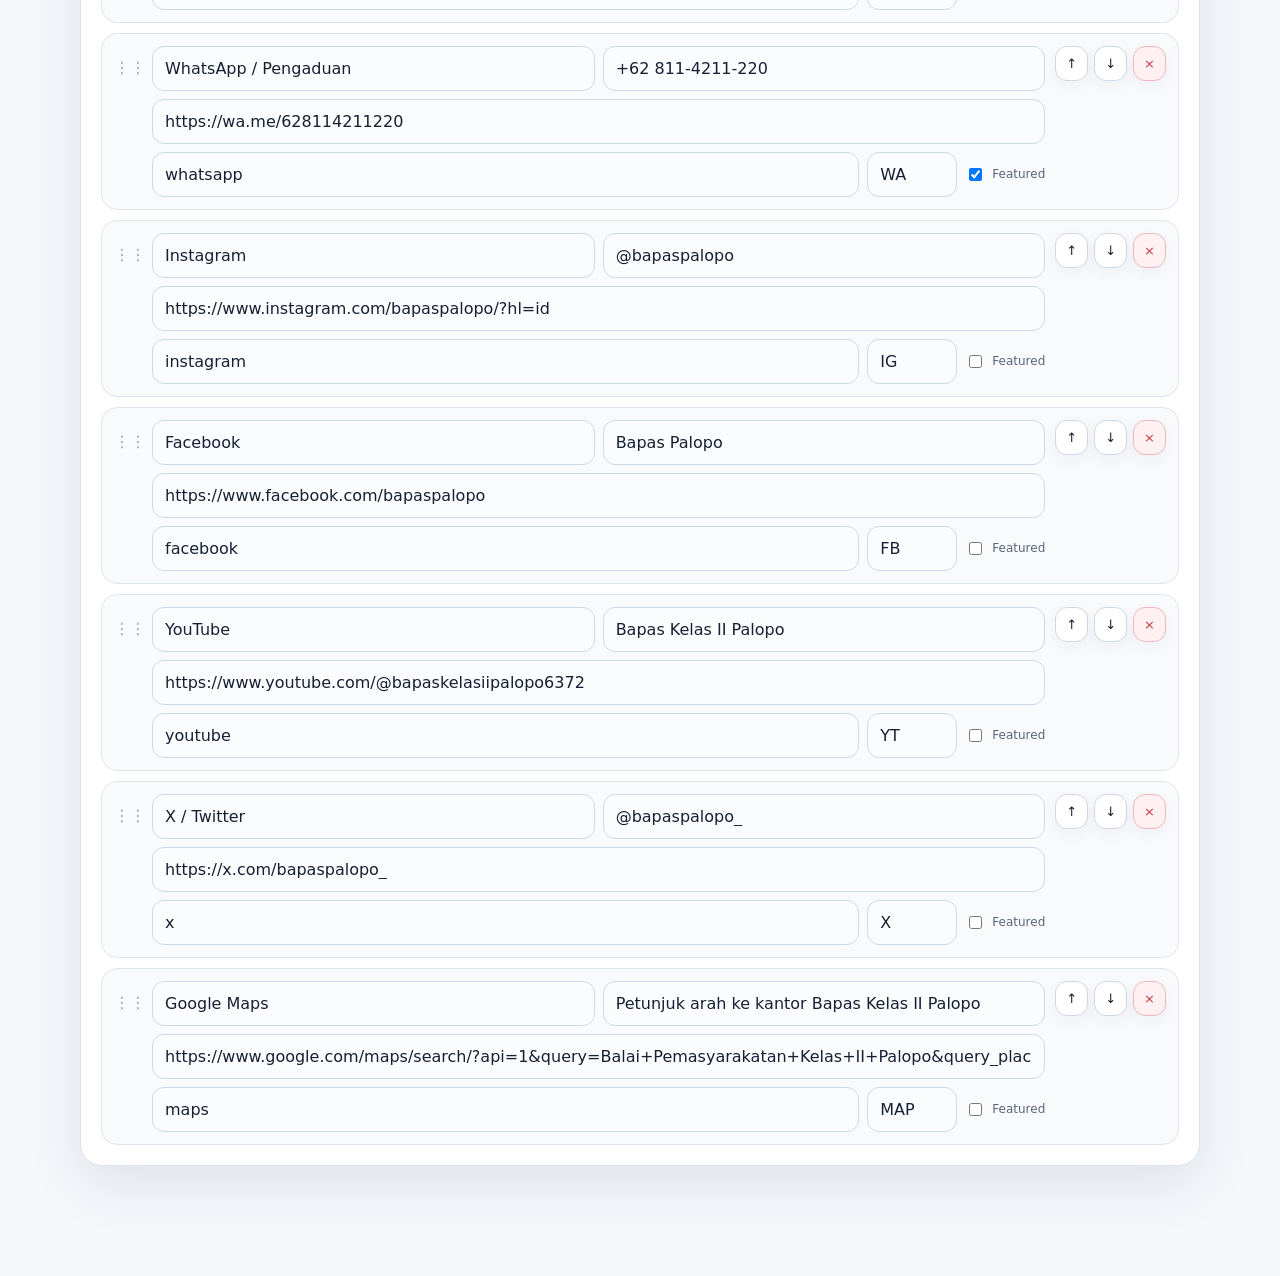
==== commit fe963a6e: "Replace logo URL with upload control" ====
--- a/admin/index.html
+++ b/admin/index.html
@@ -19,7 +19,19 @@
     <section class="notice secure"><span>●</span><div><b>Publish dilindungi GitHub.</b><br>Siapa pun mungkin dapat membuka halaman editor ini, tetapi perubahan tidak dapat masuk ke website publik kecuali publish dikonfirmasi melalui akun GitHub <b>bapaspalopo</b>.</div></section>
     <div class="layout">
       <section class="panel"><h2>Identitas</h2><div class="form-grid">
-        <label>Nama<input id="name"></label><label>Username<input id="handle"></label><label>Tagline<input id="tagline"></label><label>Status<input id="status"></label><label class="full">Bio<textarea id="bio" rows="3"></textarea></label><label>Mode logo<select id="logoMode"><option value="text">Teks</option><option value="image">Gambar</option></select></label><label>Teks logo<input id="logoText" maxlength="4" placeholder="BP"></label><label class="full">URL logo<input id="logoUrl" placeholder="https://... atau /assets/logo.png"><small class="field-help">Jika mode Gambar dipilih tetapi URL gagal dimuat, website otomatis kembali ke teks logo.</small></label><label class="full">Kombinasi warna
+        <label>Nama<input id="name"></label><label>Username<input id="handle"></label><label>Tagline<input id="tagline"></label><label>Status<input id="status"></label><label class="full">Bio<textarea id="bio" rows="3"></textarea></label><label class="full">Logo profil
+  <div class="logo-upload">
+    <div class="logo-preview" id="logoPreview"><span id="logoPreviewText">BP</span><img id="logoPreviewImage" alt="Preview logo" hidden></div>
+    <div class="logo-upload-actions">
+      <label class="upload-logo-btn">Upload logo<input id="logoFile" type="file" accept="image/png,image/jpeg,image/webp"></label>
+      <button type="button" id="removeLogo" class="ghost">Gunakan BP</button>
+      <small class="field-help">PNG/JPG/WebP. Gambar otomatis dikecilkan agar aman untuk publish GitHub.</small>
+    </div>
+  </div>
+  <input id="logoMode" type="hidden">
+  <input id="logoText" type="hidden">
+  <input id="logoData" type="hidden">
+</label><label class="full">Kombinasi warna
   <input id="accent" type="hidden">
   <input id="accentPreset" type="hidden">
   <input id="accentLight" type="hidden">
